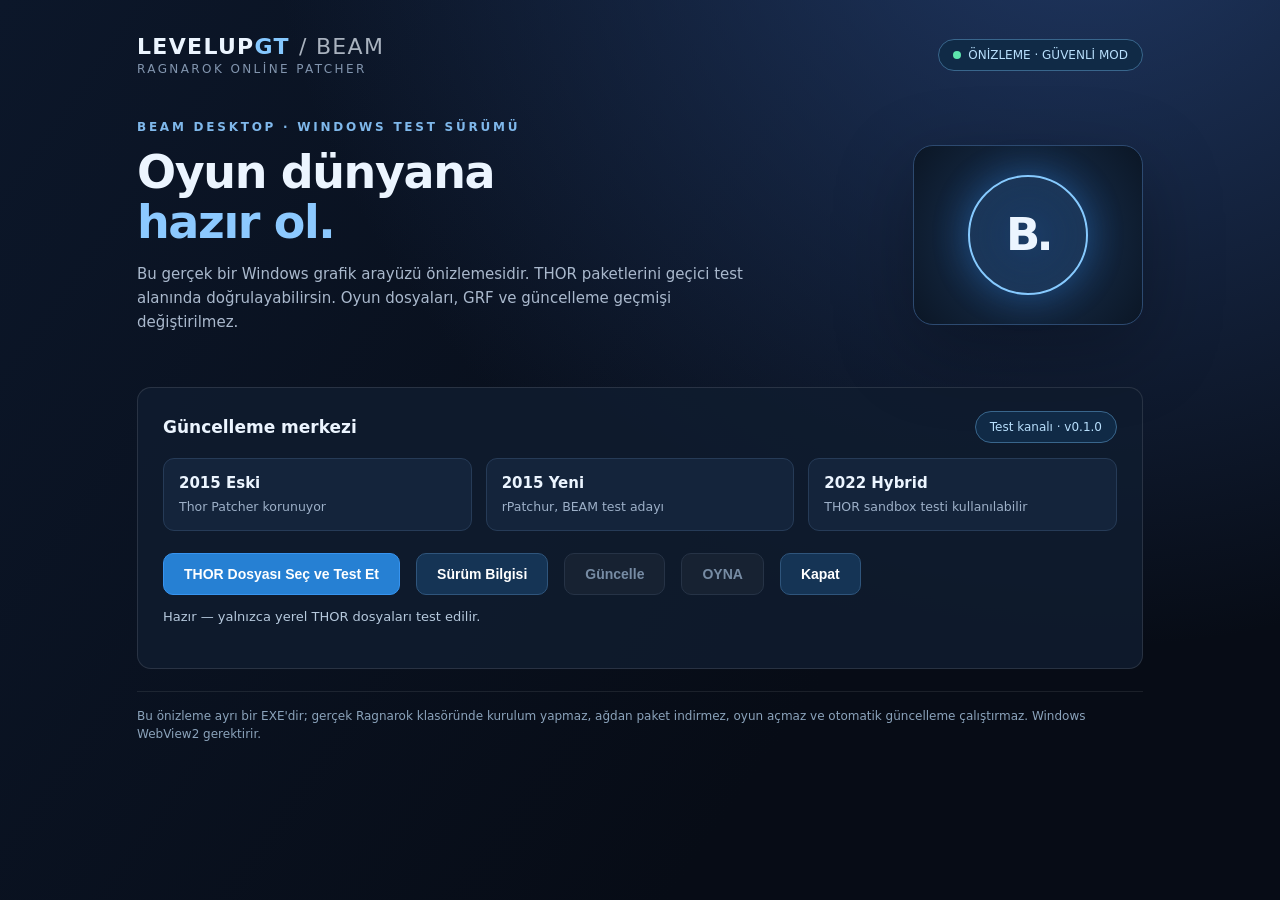
==== beam-preview/public/index.html @ f20130e1 "fix(gui): isolate preview crate; enforce preview window instead of legacy launcher" ====
<!doctype html>
<html lang="tr">
<head>
  <meta charset="utf-8">
  <meta name="viewport" content="width=device-width, initial-scale=1">
  <meta http-equiv="Content-Security-Policy" content="default-src 'self' tauri: asset:; img-src 'self' data: asset:; style-src 'self' 'unsafe-inline'; script-src 'self' 'unsafe-inline'; connect-src 'none'">
  <title>BEAM Patcher Preview — LevelUpGT</title>
  <style>
    :root {color-scheme:dark;--bg:#070c16;--panel:#111d30;--muted:#9db0c8;--blue:#66b3ff;--line:rgba(255,255,255,.11);--good:#5de5ad}
    *{box-sizing:border-box}body{margin:0;background:radial-gradient(circle at 85% -20%,#213a67 0%,transparent 54%),linear-gradient(125deg,#0c172a,#070c16 68%);color:#ecf5ff;font:15px "Segoe UI",system-ui,sans-serif;min-height:100vh}
    .wrap{max-width:1090px;margin:auto;padding:34px 42px}
    .head,.mainline,.stats,.actions,.mini{display:flex;align-items:center;justify-content:space-between;gap:16px}
    .brand{font-weight:850;font-size:22px;letter-spacing:.06em}.brand strong{color:#85c8ff}.sub{font-size:12px;letter-spacing:.20em;color:#8295ae;margin-top:3px;text-transform:uppercase}
    .pill{border:1px solid #39668c;background:#102a46;color:#b8dffc;border-radius:30px;padding:8px 14px;font-size:12px}
    .hero{padding:44px 0 18px}.eyebrow{color:#7fb8eb;letter-spacing:.23em;font-size:12px;font-weight:700}.hero h1{font-size:46px;line-height:1.08;letter-spacing:-.03em;margin:14px 0;font-weight:850}.hero p{color:#aab9cd;max-width:610px;line-height:1.6}
    .headArt{width:230px;height:180px;border:1px solid #2d4a70;border-radius:20px;display:grid;place-items:center;background:radial-gradient(circle,#1c3d67,#102035 68%,#0b1625);box-shadow:0 24px 80px #0004}
    .orb{width:120px;height:120px;display:grid;place-items:center;border-radius:50%;border:2px solid #86caff;box-shadow:0 0 34px #2c84e45a,inset 0 0 50px #66affd26;font-size:45px;font-weight:900;letter-spacing:-.08em}
    .panel{padding:23px 25px;border:1px solid var(--line);background:#101d2fdb;border-radius:14px;margin-top:20px}
    .panel h2{margin:0;font-size:17px}.panel p{font-size:13px;color:var(--muted)}
    .metrics{display:grid;grid-template-columns:repeat(3,1fr);gap:14px;margin-top:15px}.stat{border-radius:11px;background:#14243b;padding:15px;border:1px solid #263b57}.stat b{display:block;font-size:15px;margin-bottom:5px}.stat small{color:var(--muted)}
    button{font:600 14px "Segoe UI",sans-serif;border-radius:10px;padding:12px 20px;cursor:pointer;border:1px solid #2f557c;background:#153455;color:#fff}
    button:hover:not(:disabled){background:#1a4d80}button:focus-visible{outline:2px solid #90d3ff;outline-offset:2px}
    button.primary{background:#2680d3;border-color:#3794f0}button.primary:hover{background:#3798eb}
    button:disabled{background:#172232;border-color:#263346;color:#778ca4;cursor:not-allowed}
    .actions{justify-content:flex-start;margin-top:22px}.msg{font-size:13px;margin:14px 0;color:#b6c9dd;min-height:22px}
    .ok{color:var(--good)}.err{color:#ff9c9c}
    .foot{margin-top:22px;color:#8ba3bb;font-size:12px;border-top:1px solid #ffffff15;padding-top:15px;line-height:1.5}
    .dot{display:inline-block;width:8px;height:8px;background:var(--good);border-radius:50%;margin-right:7px}
    @media(max-width:760px){.wrap{padding:20px}.headArt{display:none}.hero h1{font-size:34px}.metrics{grid-template-columns:1fr}.actions{flex-wrap:wrap}}
  </style>
</head>
<body>
<main class="wrap">
  <div class="head">
    <div><div class="brand">LEVELUP<strong>GT</strong> <span style="font-weight:400;opacity:.7">/ BEAM</span></div><div class="sub">Ragnarok Online Patcher</div></div>
    <div class="pill"><span class="dot"></span>ÖNİZLEME · GÜVENLİ MOD</div>
  </div>
  <div class="mainline hero">
    <section><div class="eyebrow">BEAM DESKTOP · WINDOWS TEST SÜRÜMÜ</div><h1>Oyun dünyana<br><span style="color:#8cc9ff">hazır ol.</span></h1><p>Bu gerçek bir Windows grafik arayüzü önizlemesidir. THOR paketlerini geçici test alanında doğrulayabilirsin. Oyun dosyaları, GRF ve güncelleme geçmişi değiştirilmez.</p></section>
    <div class="headArt"><div class="orb">B.</div></div>
  </div>
  <section class="panel">
    <div class="mini"><h2>Güncelleme merkezi</h2><span class="pill">Test kanalı · v0.1.0</span></div>
    <div class="metrics">
      <div class="stat"><b>2015 Eski</b><small>Thor Patcher korunuyor</small></div>
      <div class="stat"><b>2015 Yeni</b><small>rPatchur, BEAM test adayı</small></div>
      <div class="stat"><b>2022 Hybrid</b><small>THOR sandbox testi kullanılabilir</small></div>
    </div>
    <div class="actions">
      <button id="test" class="primary" type="button">THOR Dosyası Seç ve Test Et</button>
      <button id="details" type="button">Sürüm Bilgisi</button>
      <button disabled title="Gerçek istemci doğrulaması tamamlanmadı">Güncelle</button>
      <button disabled title="Bu önizlemede oyun başlatma kapalı">OYNA</button>
      <button id="quit" type="button">Kapat</button>
    </div>
    <div id="result" class="msg" role="status" aria-live="polite">Hazır — yalnızca yerel THOR dosyaları test edilir.</div>
  </section>
  <div class="foot">Bu önizleme ayrı bir EXE'dir; gerçek Ragnarok klasöründe kurulum yapmaz, ağdan paket indirmez, oyun açmaz ve otomatik güncelleme çalıştırmaz. Windows WebView2 gerektirir.</div>
</main>
<script>
(function () {
  "use strict";
  const message = document.getElementById("result");
  const action = document.getElementById("test");
  const setMsg = (value, type) => {message.textContent=value;message.className="msg "+(type||"");};
  const tauri = window.__TAURI__;
  const invoke = tauri && tauri.tauri && tauri.tauri.invoke;
  document.getElementById("details").addEventListener("click", async () => {
    if (!invoke) {setMsg("Windows Tauri bağlantısı bulunamadı.", "err");return;}
    try {
      const status=await invoke("preview_status");
      setMsg(status.name+" | "+status.mode+" | oyun dosyaları: değiştirilemez.", "ok");
    } catch(e) {setMsg(String(e), "err");}
  });
  document.getElementById("quit").addEventListener("click", async () => {
    if (tauri && tauri.window && tauri.window.appWindow) await tauri.window.appWindow.close();
    else setMsg("Pencereyi sağ üstteki X düğmesiyle kapat.", "");
  });
  action.addEventListener("click", async () => {
    if (!tauri || !tauri.dialog || !invoke) {setMsg("THOR testi için BEAM Windows uygulamasını aç.", "err");return;}
    try {
      const path=await tauri.dialog.open({multiple:false,filters:[{name:"THOR",extensions:["thor"]}]});
      if(!path || typeof path !== "string")return;
      action.disabled=true;
      setMsg("THOR doğrulanıyor; geçici test klasörü kullanılıyor...", "");
      const report=await invoke("preview_verify_thor",{path});
      setMsg("Başarılı: "+report.installed_files+" dosya kontrol edildi, "+report.removed_files+" silme; GRF değişmedi.", "ok");
    } catch(e) {setMsg("THOR testi başarısız: "+String(e), "err");}
    finally {action.disabled=false;}
  });
}());
</script>
</body>
</html>
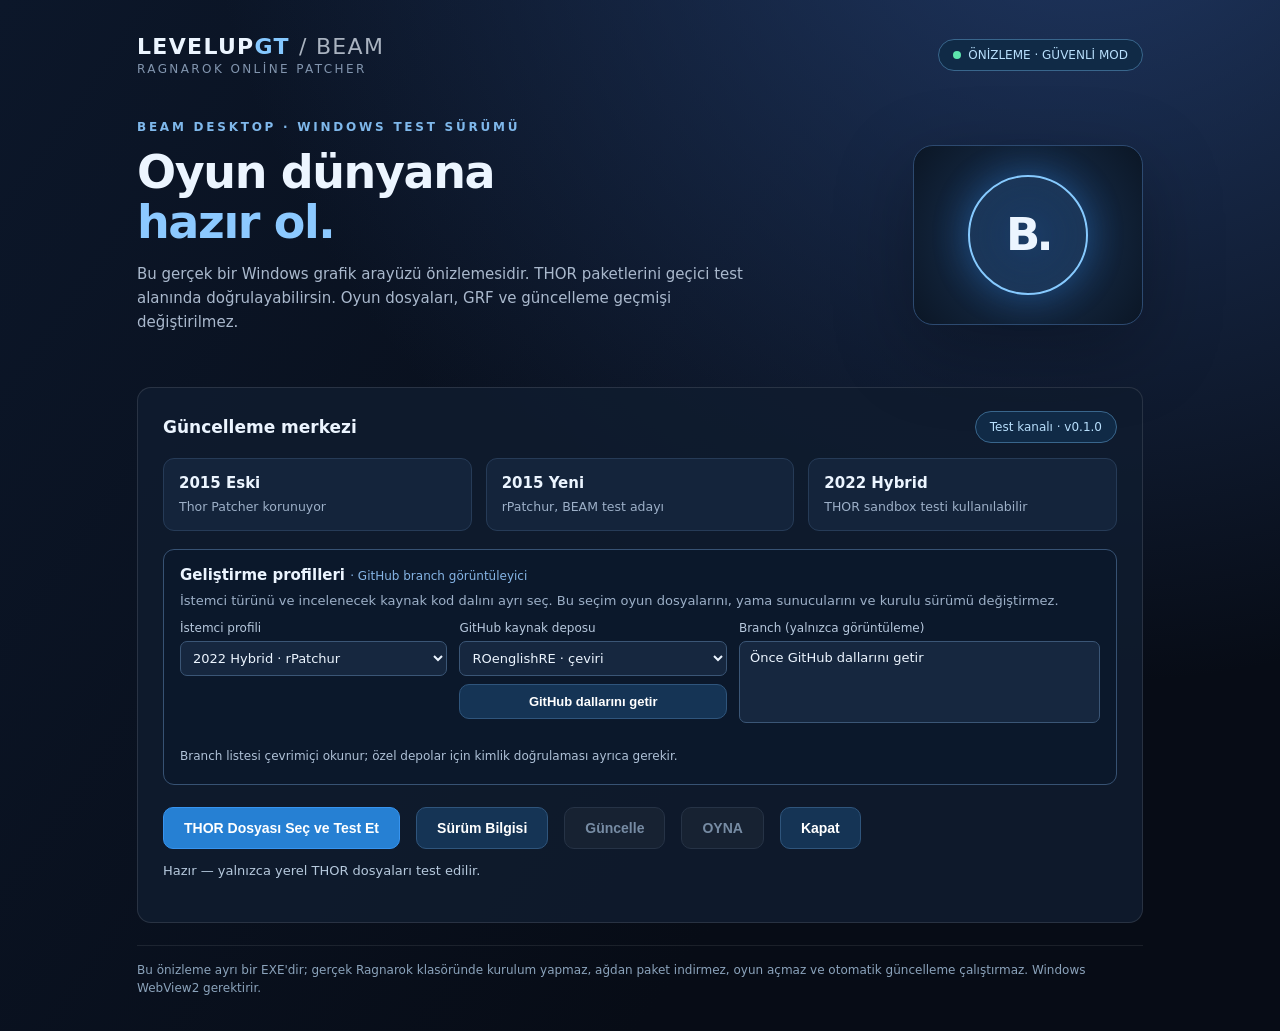
==== commit cbabd200: "feat(gui): browse GitHub branches as read-only test profiles without patching games" ====
--- a/beam-preview/public/index.html
+++ b/beam-preview/public/index.html
@@ -27,6 +27,18 @@
     .foot{margin-top:22px;color:#8ba3bb;font-size:12px;border-top:1px solid #ffffff15;padding-top:15px;line-height:1.5}
     .dot{display:inline-block;width:8px;height:8px;background:var(--good);border-radius:50%;margin-right:7px}
     @media(max-width:760px){.wrap{padding:20px}.headArt{display:none}.hero h1{font-size:34px}.metrics{grid-template-columns:1fr}.actions{flex-wrap:wrap}}
+
+    .branchCard{margin-top:18px;padding:16px;border:1px solid #375273;background:#0b182b;border-radius:11px}
+    .branchCard h3{margin:0 0 6px;font-size:15px}
+    .branchGrid{display:grid;grid-template-columns:1fr 1fr 1.35fr;gap:12px;margin-top:10px;align-items:start}
+    .branchField label{display:block;margin-bottom:6px;font-size:12px;color:#b7c8dd}
+    select{font:13px "Segoe UI",system-ui,sans-serif;width:100%;background:#16273f;border:1px solid #3b5676;border-radius:7px;color:#ecf5ff;padding:8px;max-width:100%}
+    select:focus-visible{outline:2px solid #90d3ff;outline-offset:2px}
+    .branchButton{margin-top:8px;padding:9px 12px;width:100%;font-size:13px}
+    .branchNote{font-size:12px;color:#afc1d7;min-height:20px;margin-top:9px;line-height:1.4}
+    .branchSha{font-size:12px;color:#8bc4ff;word-break:break-all;min-height:16px}
+    .branchHelp{color:#9db0c8;font-size:12px;margin:8px 0 0;line-height:1.45}
+    @media(max-width:760px){.branchGrid{grid-template-columns:1fr}}
   </style>
 </head>
 <body>
@@ -45,6 +57,38 @@
       <div class="stat"><b>2015 Eski</b><small>Thor Patcher korunuyor</small></div>
       <div class="stat"><b>2015 Yeni</b><small>rPatchur, BEAM test adayı</small></div>
       <div class="stat"><b>2022 Hybrid</b><small>THOR sandbox testi kullanılabilir</small></div>
+    </div>
+
+    <div class="branchCard">
+      <h3>Geliştirme profilleri <span style="color:#86b5e6;font-size:12px;font-weight:400">· GitHub branch görüntüleyici</span></h3>
+      <p class="branchHelp">İstemci türünü ve incelenecek kaynak kod dalını ayrı seç. Bu seçim oyun dosyalarını, yama sunucularını ve kurulu sürümü değiştirmez.</p>
+      <div class="branchGrid">
+        <div class="branchField">
+          <label for="clientProfile">İstemci profili</label>
+          <select id="clientProfile">
+            <option value="old-2015">Eski 2015 · Thor korunuyor</option>
+            <option value="new-2015">Yeni 2015 · rPatchur</option>
+            <option value="hybrid-2022" selected>2022 Hybrid · rPatchur</option>
+          </select>
+        </div>
+        <div class="branchField">
+          <label for="sourceProject">GitHub kaynak deposu</label>
+          <select id="sourceProject">
+            <option value="translation" selected>ROenglishRE · çeviri</option>
+            <option value="beam">BEAM Patcher · geliştirme</option>
+            <option value="client">RagnarokClient · özel repo</option>
+          </select>
+          <button id="loadBranches" class="branchButton" type="button">GitHub dallarını getir</button>
+        </div>
+        <div class="branchField">
+          <label for="branchList">Branch (yalnızca görüntüleme)</label>
+          <select id="branchList" size="4" aria-label="GitHub branch listesi">
+            <option value="">Önce GitHub dallarını getir</option>
+          </select>
+          <div class="branchSha" id="branchSha" aria-live="polite"></div>
+        </div>
+      </div>
+      <div class="branchNote" id="branchNote" role="status" aria-live="polite">Branch listesi çevrimiçi okunur; özel depolar için kimlik doğrulaması ayrıca gerekir.</div>
     </div>
     <div class="actions">
       <button id="test" class="primary" type="button">THOR Dosyası Seç ve Test Et</button>
@@ -65,6 +109,67 @@
   const setMsg = (value, type) => {message.textContent=value;message.className="msg "+(type||"");};
   const tauri = window.__TAURI__;
   const invoke = tauri && tauri.tauri && tauri.tauri.invoke;
+
+  const profileInput=document.getElementById("clientProfile");
+  const projectInput=document.getElementById("sourceProject");
+  const branchInput=document.getElementById("branchList");
+  const branchInfo=document.getElementById("branchSha");
+  const branchMessage=document.getElementById("branchNote");
+  const loadBranches=document.getElementById("loadBranches");
+  let visibleBranches=[];
+  // This is a READ-ONLY branch inspector. No updates, downloads or disk writes.
+  const resetBranches=()=>{
+    visibleBranches=[];
+    branchInput.replaceChildren(new Option("GitHub dallarını getir", ""));
+    branchInfo.textContent="";
+  };
+  profileInput.addEventListener("change", ()=>{
+    branchMessage.textContent="İstemci profili seçildi: "+profileInput.options[profileInput.selectedIndex].text+
+      ". Gerçek güncelleme sistemi değiştirilmedi.";
+  });
+  projectInput.addEventListener("change",()=>{
+    resetBranches();
+    branchMessage.textContent=projectInput.value==="client"
+      ? "RagnarokClient özel repo: branch listesi için güvenli yetkilendirme gerekli."
+      : "Yeni kaynak deposu seçildi; dalları tekrar yükle.";
+  });
+  branchInput.addEventListener("change",()=>{
+    const selected=visibleBranches.find(b=>b.sha===branchInput.value);
+    branchInfo.textContent=selected
+      ? "Seçili dal: "+selected.name+" · commit "+selected.short_sha+
+        (selected.protected?" · korumalı dal":"")
+      : "";
+    if(selected){
+      branchMessage.textContent="Salt-okunur seçim: "+selected.name+
+        ". Profilin kurulu oyun dosyaları ve güncelleme kanalı değiştirilmedi.";
+    }
+  });
+  loadBranches.addEventListener("click",async ()=>{
+    if(!invoke){branchMessage.textContent="GitHub erişimi için Windows BEAM uygulaması gerekli.";return;}
+    const project=projectInput.value;
+    resetBranches();
+    loadBranches.disabled=true;
+    branchMessage.textContent="GitHub branch listesi okunuyor...";
+    try{
+      const branches=await invoke("preview_list_branches",{project});
+      if(projectInput.value!==project)return;
+      visibleBranches=Array.isArray(branches)?branches:[];
+      branchInput.replaceChildren();
+      if(!visibleBranches.length){
+        branchInput.append(new Option("Dal bulunamadı",""));
+        branchMessage.textContent="Depoda görünür branch bulunamadı.";
+        return;
+      }
+      for(const branch of visibleBranches){
+        branchInput.add(new Option(branch.name+" · "+branch.short_sha,branch.sha));
+      }
+      branchInput.selectedIndex=0;
+      branchInput.dispatchEvent(new Event("change"));
+      branchMessage.textContent=visibleBranches.length+" branch bulundu. Bu liste indirme veya kurulum başlatmaz.";
+    }catch(e){branchMessage.textContent="Branch listesi alınamadı: "+String(e);}
+    finally{loadBranches.disabled=false;}
+  });
+
   document.getElementById("details").addEventListener("click", async () => {
     if (!invoke) {setMsg("Windows Tauri bağlantısı bulunamadı.", "err");return;}
     try {
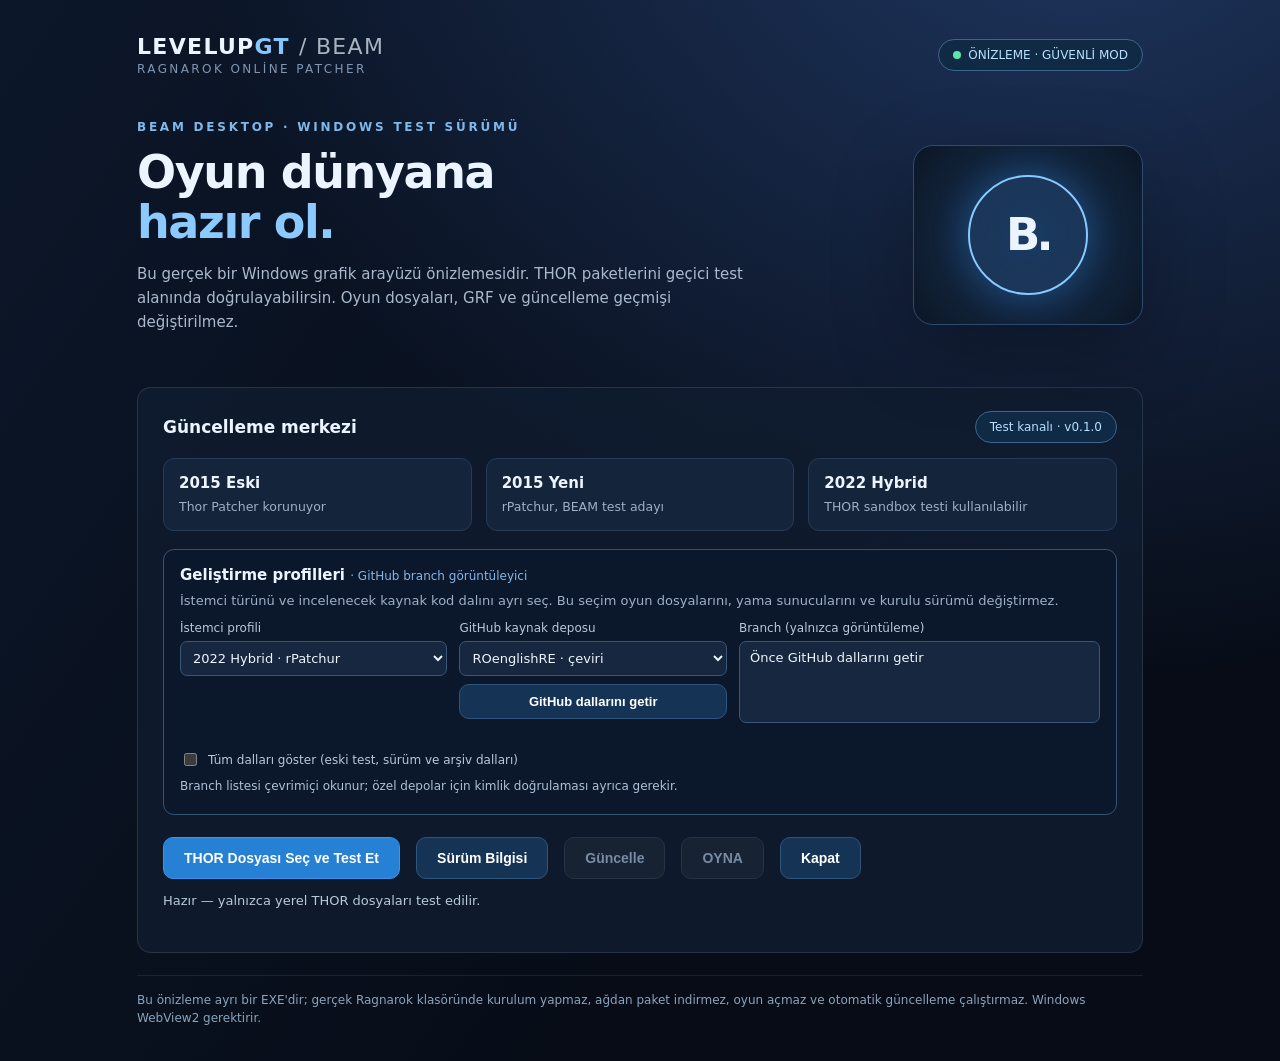
==== commit c150de8b: "feat(beam-preview): add advanced all-branches toggle" ====
--- a/beam-preview/public/index.html
+++ b/beam-preview/public/index.html
@@ -1,4 +1,12 @@
 <!doctype html>
+<!--
+📄 Dosya Yolu: /LevelUpGT/beam-patcher/beam-preview/public/index.html
+📌 Amac: BEAM onizleme istemci profili ve salt okunur branch secim arayuzu
+📌 Modul - HTML
+Version: 0.2.2
+Aciklama: Normal dal gorunumunu sade tut, arsiv ve test dallarini istege bagli goster
+Bagimli Oldugu Katman: View
+-->
 <html lang="tr">
 <head>
   <meta charset="utf-8">
@@ -38,6 +46,9 @@
     .branchNote{font-size:12px;color:#afc1d7;min-height:20px;margin-top:9px;line-height:1.4}
     .branchSha{font-size:12px;color:#8bc4ff;word-break:break-all;min-height:16px}
     .branchHelp{color:#9db0c8;font-size:12px;margin:8px 0 0;line-height:1.45}
+    .branchOptions{margin:11px 0 0;color:#b7c8dd;font-size:12px}
+    .branchOptions label{display:inline-flex;align-items:center;gap:8px;cursor:pointer}
+    .branchOptions input{accent-color:#2680d3}
     @media(max-width:760px){.branchGrid{grid-template-columns:1fr}}
   </style>
 </head>
@@ -88,6 +99,7 @@
           <div class="branchSha" id="branchSha" aria-live="polite"></div>
         </div>
       </div>
+      <div class="branchOptions"><label for="showAllBranches"><input type="checkbox" id="showAllBranches"> Tüm dalları göster (eski test, sürüm ve arşiv dalları)</label></div>
       <div class="branchNote" id="branchNote" role="status" aria-live="polite">Branch listesi çevrimiçi okunur; özel depolar için kimlik doğrulaması ayrıca gerekir.</div>
     </div>
     <div class="actions">
@@ -116,7 +128,9 @@
   const branchInfo=document.getElementById("branchSha");
   const branchMessage=document.getElementById("branchNote");
   const loadBranches=document.getElementById("loadBranches");
+  const showAllBranches=document.getElementById("showAllBranches");
   let visibleBranches=[];
+  let branchRequestVersion=0;
   // This is a READ-ONLY branch inspector. No updates, downloads or disk writes.
   const resetBranches=()=>{
     visibleBranches=[];
@@ -128,15 +142,23 @@
       ". Gerçek güncelleme sistemi değiştirilmedi.";
   });
   projectInput.addEventListener("change",()=>{
+    branchRequestVersion+=1;
     resetBranches();
     branchMessage.textContent=projectInput.value==="client"
       ? "RagnarokClient özel repo: branch listesi için güvenli yetkilendirme gerekli."
       : "Yeni kaynak deposu seçildi; dalları tekrar yükle.";
   });
+  showAllBranches.addEventListener("change",()=>{
+    branchRequestVersion+=1;
+    resetBranches();
+    branchMessage.textContent=showAllBranches.checked
+      ? "Gelişmiş görünüm seçildi. Tüm gerçek dalları görmek için GitHub dallarını getir."
+      : "Standart görünüm seçildi. Aktif dalları görmek için GitHub dallarını getir.";
+  });
   branchInput.addEventListener("change",()=>{
-    const selected=visibleBranches.find(b=>b.sha===branchInput.value);
+    const selected=visibleBranches.find(b=>b.name===branchInput.value);
     branchInfo.textContent=selected
-      ? "Seçili dal: "+selected.name+" · commit "+selected.short_sha+
+      ? "Seçili dal: "+selected.name+" · commit "+selected.sha+
         (selected.protected?" · korumalı dal":"")
       : "";
     if(selected){
@@ -147,12 +169,14 @@
   loadBranches.addEventListener("click",async ()=>{
     if(!invoke){branchMessage.textContent="GitHub erişimi için Windows BEAM uygulaması gerekli.";return;}
     const project=projectInput.value;
+    const includeAll=showAllBranches.checked;
+    const requestVersion=++branchRequestVersion;
     resetBranches();
     loadBranches.disabled=true;
     branchMessage.textContent="GitHub branch listesi okunuyor...";
     try{
-      const branches=await invoke("preview_list_branches",{project});
-      if(projectInput.value!==project)return;
+      const branches=await invoke("preview_list_branches",{project,includeAll});
+      if(projectInput.value!==project || requestVersion!==branchRequestVersion)return;
       visibleBranches=Array.isArray(branches)?branches:[];
       branchInput.replaceChildren();
       if(!visibleBranches.length){
@@ -161,12 +185,17 @@
         return;
       }
       for(const branch of visibleBranches){
-        branchInput.add(new Option(branch.name+" · "+branch.short_sha,branch.sha));
+        branchInput.add(new Option(branch.name+" · "+branch.short_sha,branch.name));
       }
       branchInput.selectedIndex=0;
       branchInput.dispatchEvent(new Event("change"));
-      branchMessage.textContent=visibleBranches.length+" branch bulundu. Bu liste indirme veya kurulum başlatmaz.";
-    }catch(e){branchMessage.textContent="Branch listesi alınamadı: "+String(e);}
+      branchMessage.textContent=visibleBranches.length+" dal gösteriliyor ("+
+        (includeAll?"tüm dallar":"aktif dallar")+"). Bu liste indirme veya kurulum başlatmaz.";
+    }catch(e){
+      if(projectInput.value===project && requestVersion===branchRequestVersion){
+        branchMessage.textContent="Branch listesi alınamadı: "+String(e);
+      }
+    }
     finally{loadBranches.disabled=false;}
   });
 
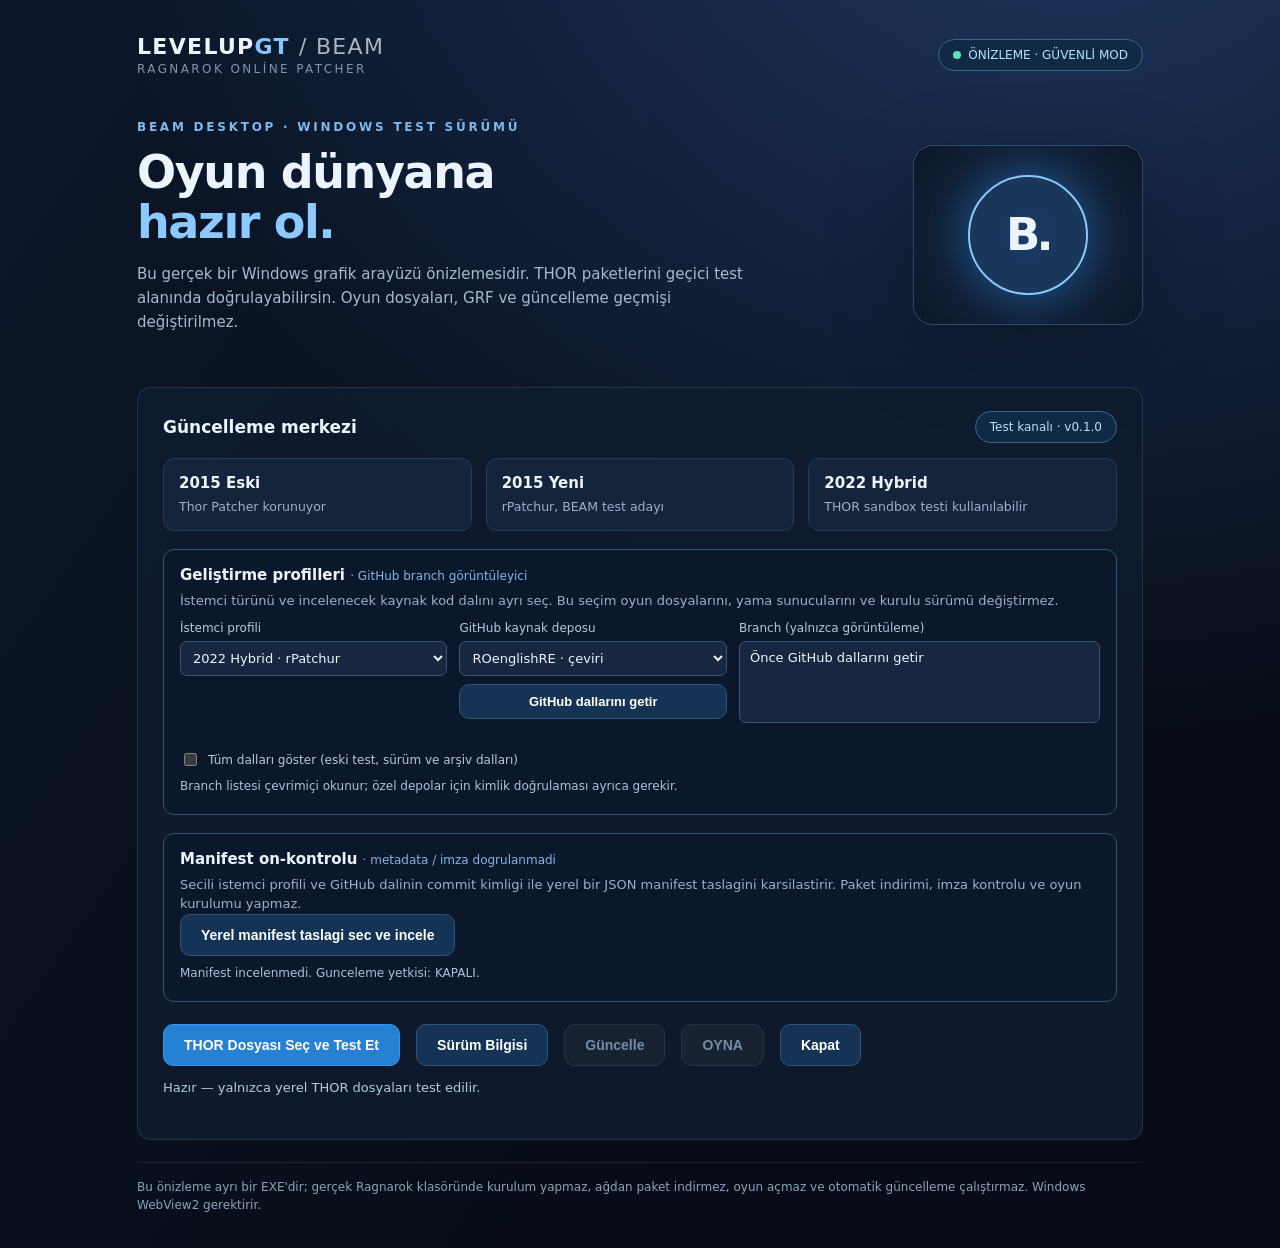
==== commit 2c83e04a: "feat(gui): add fail-closed read-only manifest preflight for client profiles" ====
--- a/beam-preview/public/index.html
+++ b/beam-preview/public/index.html
@@ -3,8 +3,8 @@
 📄 Dosya Yolu: /LevelUpGT/beam-patcher/beam-preview/public/index.html
 📌 Amac: BEAM onizleme istemci profili ve salt okunur branch secim arayuzu
 📌 Modul - HTML
-Version: 0.2.2
-Aciklama: Normal dal gorunumunu sade tut, arsiv ve test dallarini istege bagli goster
+Version: 0.3.0
+Aciklama: Salt okunur JSON manifest on-kontrolu ve imzasiz paketler icin blokaj
 Bagimli Oldugu Katman: View
 -->
 <html lang="tr">
@@ -102,6 +102,12 @@
       <div class="branchOptions"><label for="showAllBranches"><input type="checkbox" id="showAllBranches"> Tüm dalları göster (eski test, sürüm ve arşiv dalları)</label></div>
       <div class="branchNote" id="branchNote" role="status" aria-live="polite">Branch listesi çevrimiçi okunur; özel depolar için kimlik doğrulaması ayrıca gerekir.</div>
     </div>
+    <div class="branchCard">
+      <h3>Manifest on-kontrolu <span style="color:#86b5e6;font-size:12px;font-weight:400">· metadata / imza dogrulanmadi</span></h3>
+      <p class="branchHelp">Secili istemci profili ve GitHub dalinin commit kimligi ile yerel bir JSON manifest taslagini karsilastirir. Paket indirimi, imza kontrolu ve oyun kurulumu yapmaz.</p>
+      <button id="checkManifest" type="button">Yerel manifest taslagi sec ve incele</button>
+      <div class="branchNote" id="manifestNote" role="status" aria-live="polite">Manifest incelenmedi. Gunceleme yetkisi: KAPALI.</div>
+    </div>
     <div class="actions">
       <button id="test" class="primary" type="button">THOR Dosyası Seç ve Test Et</button>
       <button id="details" type="button">Sürüm Bilgisi</button>
@@ -128,9 +134,16 @@
   const branchInfo=document.getElementById("branchSha");
   const branchMessage=document.getElementById("branchNote");
   const loadBranches=document.getElementById("loadBranches");
+  const checkManifest=document.getElementById("checkManifest");
+  const manifestNote=document.getElementById("manifestNote");
   const showAllBranches=document.getElementById("showAllBranches");
   let visibleBranches=[];
   let branchRequestVersion=0;
+  let manifestSelectionVersion=0;
+  const invalidateManifest=()=>{
+    manifestSelectionVersion+=1;
+    manifestNote.textContent="Secim degisti. Manifest yeniden incelenmeli; kurulum kapali.";
+  };
   // This is a READ-ONLY branch inspector. No updates, downloads or disk writes.
   const resetBranches=()=>{
     visibleBranches=[];
@@ -138,10 +151,12 @@
     branchInfo.textContent="";
   };
   profileInput.addEventListener("change", ()=>{
+    invalidateManifest();
     branchMessage.textContent="İstemci profili seçildi: "+profileInput.options[profileInput.selectedIndex].text+
       ". Gerçek güncelleme sistemi değiştirilmedi.";
   });
   projectInput.addEventListener("change",()=>{
+    invalidateManifest();
     branchRequestVersion+=1;
     resetBranches();
     branchMessage.textContent=projectInput.value==="client"
@@ -149,6 +164,7 @@
       : "Yeni kaynak deposu seçildi; dalları tekrar yükle.";
   });
   showAllBranches.addEventListener("change",()=>{
+    invalidateManifest();
     branchRequestVersion+=1;
     resetBranches();
     branchMessage.textContent=showAllBranches.checked
@@ -156,6 +172,7 @@
       : "Standart görünüm seçildi. Aktif dalları görmek için GitHub dallarını getir.";
   });
   branchInput.addEventListener("change",()=>{
+    invalidateManifest();
     const selected=visibleBranches.find(b=>b.name===branchInput.value);
     branchInfo.textContent=selected
       ? "Seçili dal: "+selected.name+" · commit "+selected.sha+
@@ -171,6 +188,7 @@
     const project=projectInput.value;
     const includeAll=showAllBranches.checked;
     const requestVersion=++branchRequestVersion;
+    invalidateManifest();
     resetBranches();
     loadBranches.disabled=true;
     branchMessage.textContent="GitHub branch listesi okunuyor...";
@@ -199,6 +217,37 @@
     finally{loadBranches.disabled=false;}
   });
 
+
+  checkManifest.addEventListener("click",async ()=>{
+    if(!tauri || !tauri.dialog || !invoke){
+      manifestNote.textContent="Manifest on-kontrolu sadece BEAM Windows uygulamasinda calisir.";
+      return;
+    }
+    const selected=visibleBranches.find(b=>b.name===branchInput.value);
+    if(!selected){
+      manifestNote.textContent="Once GitHub deposunu ve bir branch sec. Kurulum kapali.";
+      return;
+    }
+    const profile=profileInput.value;
+    const project=projectInput.value;
+    const branch=selected.name;
+    const sha=selected.sha;
+    const version=++manifestSelectionVersion;
+    try {
+      const path=await tauri.dialog.open({multiple:false,filters:[{name:"JSON Manifest Taslagi",extensions:["json"]}]});
+      if(!path || typeof path!=="string" || version!==manifestSelectionVersion)return;
+      checkManifest.disabled=true;
+      manifestNote.textContent="Manifest metadata alani inceleniyor... Imza ve paket icerigi kontrol edilmiyor.";
+      const report=await invoke("preview_check_manifest",{path,profile,project,branch,sha});
+      if(version!==manifestSelectionVersion)return;
+      manifestNote.textContent=report.metadata_matches
+        ? "Metadata eslesti ("+report.profile+" / "+report.engine+" / "+report.channel+"). IMZA ve PAKET DOGRULANMADI. Kurulum izni: KAPALI."
+        : "Manifest on-kontrolu eslesmedi. Kurulum izni: KAPALI.";
+    }catch(e){
+      if(version===manifestSelectionVersion)manifestNote.textContent="Manifest reddedildi: "+String(e)+". Kurulum kapali.";
+    }finally{checkManifest.disabled=false;}
+  });
+
   document.getElementById("details").addEventListener("click", async () => {
     if (!invoke) {setMsg("Windows Tauri bağlantısı bulunamadı.", "err");return;}
     try {
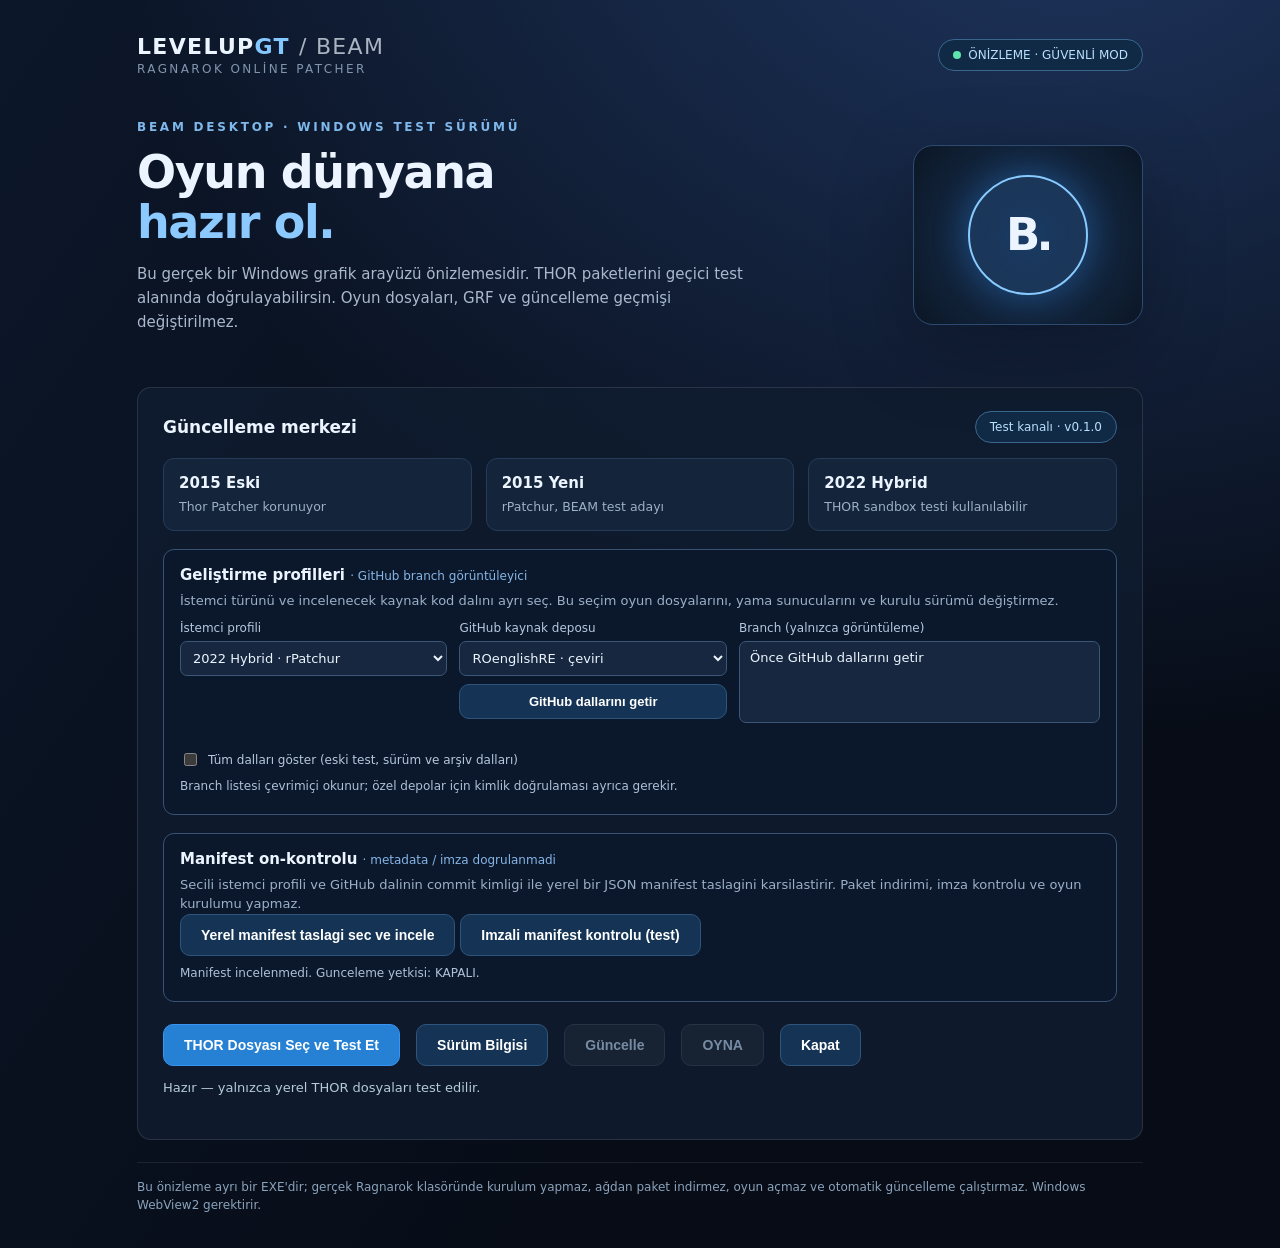
==== commit 039194aa: "feat(gui): expose fail-closed signed manifest checks and document private repo broker" ====
--- a/beam-preview/public/index.html
+++ b/beam-preview/public/index.html
@@ -3,8 +3,8 @@
 📄 Dosya Yolu: /LevelUpGT/beam-patcher/beam-preview/public/index.html
 📌 Amac: BEAM onizleme istemci profili ve salt okunur branch secim arayuzu
 📌 Modul - HTML
-Version: 0.3.0
-Aciklama: Salt okunur JSON manifest on-kontrolu ve imzasiz paketler icin blokaj
+Version: 0.4.0
+Aciklama: Imzali manifest taslagi butonu ve guvenilir anahtar yoksa kapali mod
 Bagimli Oldugu Katman: View
 -->
 <html lang="tr">
@@ -106,6 +106,7 @@
       <h3>Manifest on-kontrolu <span style="color:#86b5e6;font-size:12px;font-weight:400">· metadata / imza dogrulanmadi</span></h3>
       <p class="branchHelp">Secili istemci profili ve GitHub dalinin commit kimligi ile yerel bir JSON manifest taslagini karsilastirir. Paket indirimi, imza kontrolu ve oyun kurulumu yapmaz.</p>
       <button id="checkManifest" type="button">Yerel manifest taslagi sec ve incele</button>
+      <button id="checkSignedManifest" type="button">Imzali manifest kontrolu (test)</button>
       <div class="branchNote" id="manifestNote" role="status" aria-live="polite">Manifest incelenmedi. Gunceleme yetkisi: KAPALI.</div>
     </div>
     <div class="actions">
@@ -135,6 +136,7 @@
   const branchMessage=document.getElementById("branchNote");
   const loadBranches=document.getElementById("loadBranches");
   const checkManifest=document.getElementById("checkManifest");
+  const checkSignedManifest=document.getElementById("checkSignedManifest");
   const manifestNote=document.getElementById("manifestNote");
   const showAllBranches=document.getElementById("showAllBranches");
   let visibleBranches=[];
@@ -248,6 +250,43 @@
     }finally{checkManifest.disabled=false;}
   });
 
+
+  checkSignedManifest.addEventListener("click",async ()=>{
+    if(!tauri || !tauri.dialog || !invoke){
+      manifestNote.textContent="Imza on-kontrolu yalnizca BEAM Windows uygulamasinda calisir.";
+      return;
+    }
+    const selected=visibleBranches.find(b=>b.name===branchInput.value);
+    if(!selected){
+      manifestNote.textContent="Once kaynak depoyu ve bir branch sec. Kurulum kapali.";
+      return;
+    }
+    const profile=profileInput.value;
+    const project=projectInput.value;
+    const branch=selected.name;
+    const sha=selected.sha;
+    const version=++manifestSelectionVersion;
+    try{
+      const path=await tauri.dialog.open({
+        multiple:false,filters:[{name:"Ed25519 Imzali JSON Zarf",extensions:["json"]}]
+      });
+      if(!path || typeof path!=="string" || version!==manifestSelectionVersion)return;
+      checkSignedManifest.disabled=true;
+      manifestNote.textContent="Ed25519 imzasi denetleniyor. Paket ve kurulum yetkisi KAPALI.";
+      const report=await invoke("preview_check_signed_manifest",{path,profile,project,branch,sha});
+      if(version!==manifestSelectionVersion)return;
+      manifestNote.textContent=report.signature_verified && !report.installation_allowed
+        ? "Imza gecerli. Paket baytlari hala DOGRULANMADI; kurulum KAPALI."
+        : "Imza guvenilir degil veya kontrol eksik. Kurulum KAPALI.";
+    }catch(e){
+      if(version===manifestSelectionVersion){
+        manifestNote.textContent="Imzali manifest reddedildi: "+String(e)+". Kurulum KAPALI.";
+      }
+    }finally{
+      checkSignedManifest.disabled=false;
+    }
+  });
+
   document.getElementById("details").addEventListener("click", async () => {
     if (!invoke) {setMsg("Windows Tauri bağlantısı bulunamadı.", "err");return;}
     try {
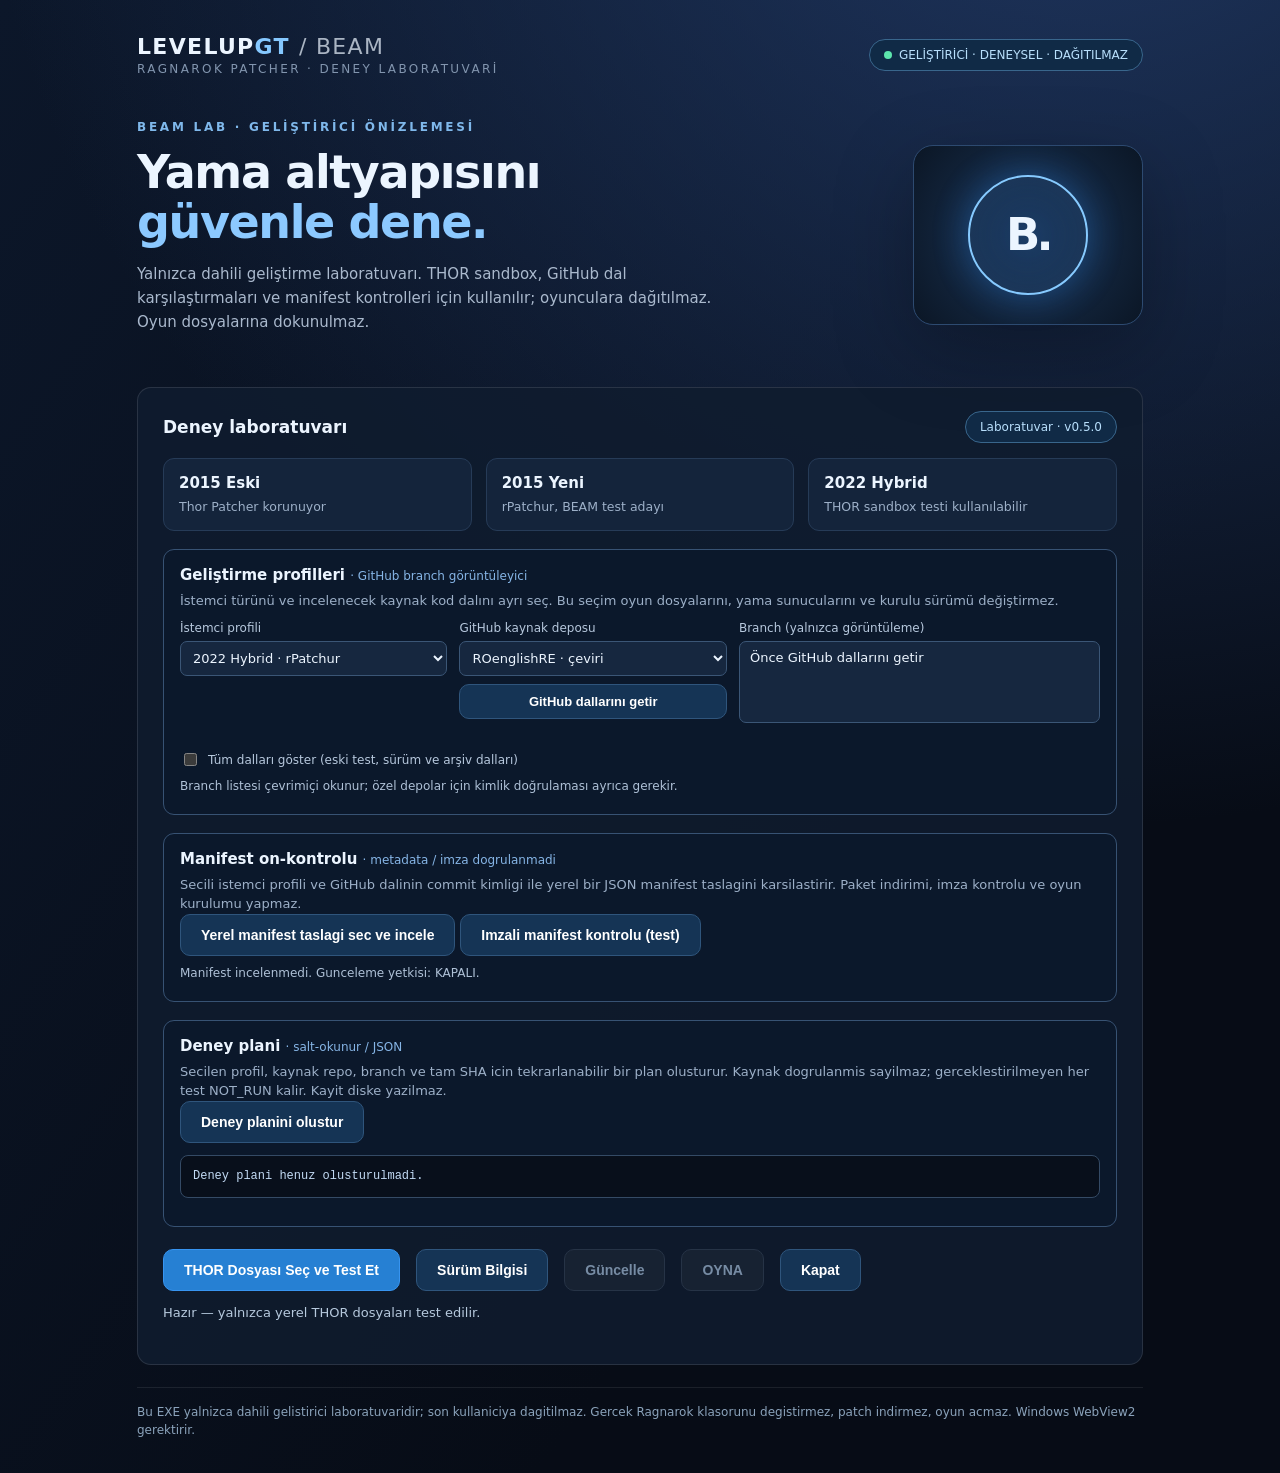
==== commit 04a65c78: "feat(lab): present developer-only experiment plan and invalidate on selection change" ====
--- a/beam-preview/public/index.html
+++ b/beam-preview/public/index.html
@@ -3,8 +3,8 @@
 📄 Dosya Yolu: /LevelUpGT/beam-patcher/beam-preview/public/index.html
 📌 Amac: BEAM onizleme istemci profili ve salt okunur branch secim arayuzu
 📌 Modul - HTML
-Version: 0.4.0
-Aciklama: Imzali manifest taslagi butonu ve guvenilir anahtar yoksa kapali mod
+Version: 0.5.0
+Aciklama: Yalnizca gelistiriciye ozel deney plani, durumlar NOT_RUN ve dagitim kapali
 Bagimli Oldugu Katman: View
 -->
 <html lang="tr">
@@ -49,21 +49,22 @@
     .branchOptions{margin:11px 0 0;color:#b7c8dd;font-size:12px}
     .branchOptions label{display:inline-flex;align-items:center;gap:8px;cursor:pointer}
     .branchOptions input{accent-color:#2680d3}
+    .labReport{max-height:280px;overflow:auto;white-space:pre-wrap;overflow-wrap:anywhere;background:#080f1b;border:1px solid #344a65;border-radius:8px;padding:12px;font:12px Consolas,monospace;line-height:1.45;color:#c3dbf5}
     @media(max-width:760px){.branchGrid{grid-template-columns:1fr}}
   </style>
 </head>
 <body>
 <main class="wrap">
   <div class="head">
-    <div><div class="brand">LEVELUP<strong>GT</strong> <span style="font-weight:400;opacity:.7">/ BEAM</span></div><div class="sub">Ragnarok Online Patcher</div></div>
-    <div class="pill"><span class="dot"></span>ÖNİZLEME · GÜVENLİ MOD</div>
+    <div><div class="brand">LEVELUP<strong>GT</strong> <span style="font-weight:400;opacity:.7">/ BEAM</span></div><div class="sub">Ragnarok Patcher · Deney Laboratuvari</div></div>
+    <div class="pill"><span class="dot"></span>GELİŞTİRİCİ · DENEYSEL · DAĞITILMAZ</div>
   </div>
   <div class="mainline hero">
-    <section><div class="eyebrow">BEAM DESKTOP · WINDOWS TEST SÜRÜMÜ</div><h1>Oyun dünyana<br><span style="color:#8cc9ff">hazır ol.</span></h1><p>Bu gerçek bir Windows grafik arayüzü önizlemesidir. THOR paketlerini geçici test alanında doğrulayabilirsin. Oyun dosyaları, GRF ve güncelleme geçmişi değiştirilmez.</p></section>
+    <section><div class="eyebrow">BEAM LAB · GELİŞTİRİCİ ÖNİZLEMESİ</div><h1>Yama altyapısını<br><span style="color:#8cc9ff">güvenle dene.</span></h1><p>Yalnızca dahili geliştirme laboratuvarı. THOR sandbox, GitHub dal karşılaştırmaları ve manifest kontrolleri için kullanılır; oyunculara dağıtılmaz. Oyun dosyalarına dokunulmaz.</p></section>
     <div class="headArt"><div class="orb">B.</div></div>
   </div>
   <section class="panel">
-    <div class="mini"><h2>Güncelleme merkezi</h2><span class="pill">Test kanalı · v0.1.0</span></div>
+    <div class="mini"><h2>Deney laboratuvarı</h2><span class="pill">Laboratuvar · v0.5.0</span></div>
     <div class="metrics">
       <div class="stat"><b>2015 Eski</b><small>Thor Patcher korunuyor</small></div>
       <div class="stat"><b>2015 Yeni</b><small>rPatchur, BEAM test adayı</small></div>
@@ -109,6 +110,12 @@
       <button id="checkSignedManifest" type="button">Imzali manifest kontrolu (test)</button>
       <div class="branchNote" id="manifestNote" role="status" aria-live="polite">Manifest incelenmedi. Gunceleme yetkisi: KAPALI.</div>
     </div>
+    <div class="branchCard">
+      <h3>Deney plani <span style="color:#86b5e6;font-size:12px;font-weight:400">· salt-okunur / JSON</span></h3>
+      <p class="branchHelp">Secilen profil, kaynak repo, branch ve tam SHA icin tekrarlanabilir bir plan olusturur. Kaynak dogrulanmis sayilmaz; gerceklestirilmeyen her test NOT_RUN kalir. Kayit diske yazilmaz.</p>
+      <button id="buildExperimentPlan" type="button">Deney planini olustur</button>
+      <pre id="experimentPlanOutput" class="labReport" role="status" aria-live="polite">Deney plani henuz olusturulmadi.</pre>
+    </div>
     <div class="actions">
       <button id="test" class="primary" type="button">THOR Dosyası Seç ve Test Et</button>
       <button id="details" type="button">Sürüm Bilgisi</button>
@@ -118,7 +125,7 @@
     </div>
     <div id="result" class="msg" role="status" aria-live="polite">Hazır — yalnızca yerel THOR dosyaları test edilir.</div>
   </section>
-  <div class="foot">Bu önizleme ayrı bir EXE'dir; gerçek Ragnarok klasöründe kurulum yapmaz, ağdan paket indirmez, oyun açmaz ve otomatik güncelleme çalıştırmaz. Windows WebView2 gerektirir.</div>
+  <div class="foot">Bu EXE yalnizca dahili gelistirici laboratuvaridir; son kullaniciya dagitilmaz. Gercek Ragnarok klasorunu degistirmez, patch indirmez, oyun acmaz. Windows WebView2 gerektirir.</div>
 </main>
 <script>
 (function () {
@@ -138,10 +145,17 @@
   const checkManifest=document.getElementById("checkManifest");
   const checkSignedManifest=document.getElementById("checkSignedManifest");
   const manifestNote=document.getElementById("manifestNote");
+  const buildExperimentPlan=document.getElementById("buildExperimentPlan");
+  const experimentPlanOutput=document.getElementById("experimentPlanOutput");
   const showAllBranches=document.getElementById("showAllBranches");
   let visibleBranches=[];
   let branchRequestVersion=0;
   let manifestSelectionVersion=0;
+  let experimentSelectionVersion=0;
+  const invalidateExperimentPlan=()=>{
+    experimentSelectionVersion+=1;
+    experimentPlanOutput.textContent="Secim degisti. Yeni deney plani olusturulmasi gerekli.";
+  };
   const invalidateManifest=()=>{
     manifestSelectionVersion+=1;
     manifestNote.textContent="Secim degisti. Manifest yeniden incelenmeli; kurulum kapali.";
@@ -153,11 +167,13 @@
     branchInfo.textContent="";
   };
   profileInput.addEventListener("change", ()=>{
+    invalidateExperimentPlan();
     invalidateManifest();
     branchMessage.textContent="İstemci profili seçildi: "+profileInput.options[profileInput.selectedIndex].text+
       ". Gerçek güncelleme sistemi değiştirilmedi.";
   });
   projectInput.addEventListener("change",()=>{
+    invalidateExperimentPlan();
     invalidateManifest();
     branchRequestVersion+=1;
     resetBranches();
@@ -166,6 +182,7 @@
       : "Yeni kaynak deposu seçildi; dalları tekrar yükle.";
   });
   showAllBranches.addEventListener("change",()=>{
+    invalidateExperimentPlan();
     invalidateManifest();
     branchRequestVersion+=1;
     resetBranches();
@@ -174,6 +191,7 @@
       : "Standart görünüm seçildi. Aktif dalları görmek için GitHub dallarını getir.";
   });
   branchInput.addEventListener("change",()=>{
+    invalidateExperimentPlan();
     invalidateManifest();
     const selected=visibleBranches.find(b=>b.name===branchInput.value);
     branchInfo.textContent=selected
@@ -190,6 +208,7 @@
     const project=projectInput.value;
     const includeAll=showAllBranches.checked;
     const requestVersion=++branchRequestVersion;
+    invalidateExperimentPlan();
     invalidateManifest();
     resetBranches();
     loadBranches.disabled=true;
@@ -287,6 +306,36 @@
     }
   });
 
+  buildExperimentPlan.addEventListener("click",async ()=>{
+    if(!invoke){
+      experimentPlanOutput.textContent="Deney planlama yalnizca BEAM Windows uygulamasinda calisir.";
+      return;
+    }
+    const selected=visibleBranches.find(b=>b.name===branchInput.value);
+    if(!selected){
+      experimentPlanOutput.textContent="Once kaynak depodaki bir dali getir ve sec.";
+      return;
+    }
+    const version=++experimentSelectionVersion;
+    const profile=profileInput.value;
+    const project=projectInput.value;
+    buildExperimentPlan.disabled=true;
+    experimentPlanOutput.textContent="Deney plani hazirlaniyor...";
+    try{
+      const report=await invoke("preview_experiment_plan",{
+        profile, project, branch:selected.name, sha:selected.sha
+      });
+      if(version!==experimentSelectionVersion)return;
+      experimentPlanOutput.textContent=JSON.stringify(report,null,2);
+    }catch(e){
+      if(version===experimentSelectionVersion){
+        experimentPlanOutput.textContent="Deney plani reddedildi: "+String(e);
+      }
+    }finally{
+      buildExperimentPlan.disabled=false;
+    }
+  });
+
   document.getElementById("details").addEventListener("click", async () => {
     if (!invoke) {setMsg("Windows Tauri bağlantısı bulunamadı.", "err");return;}
     try {
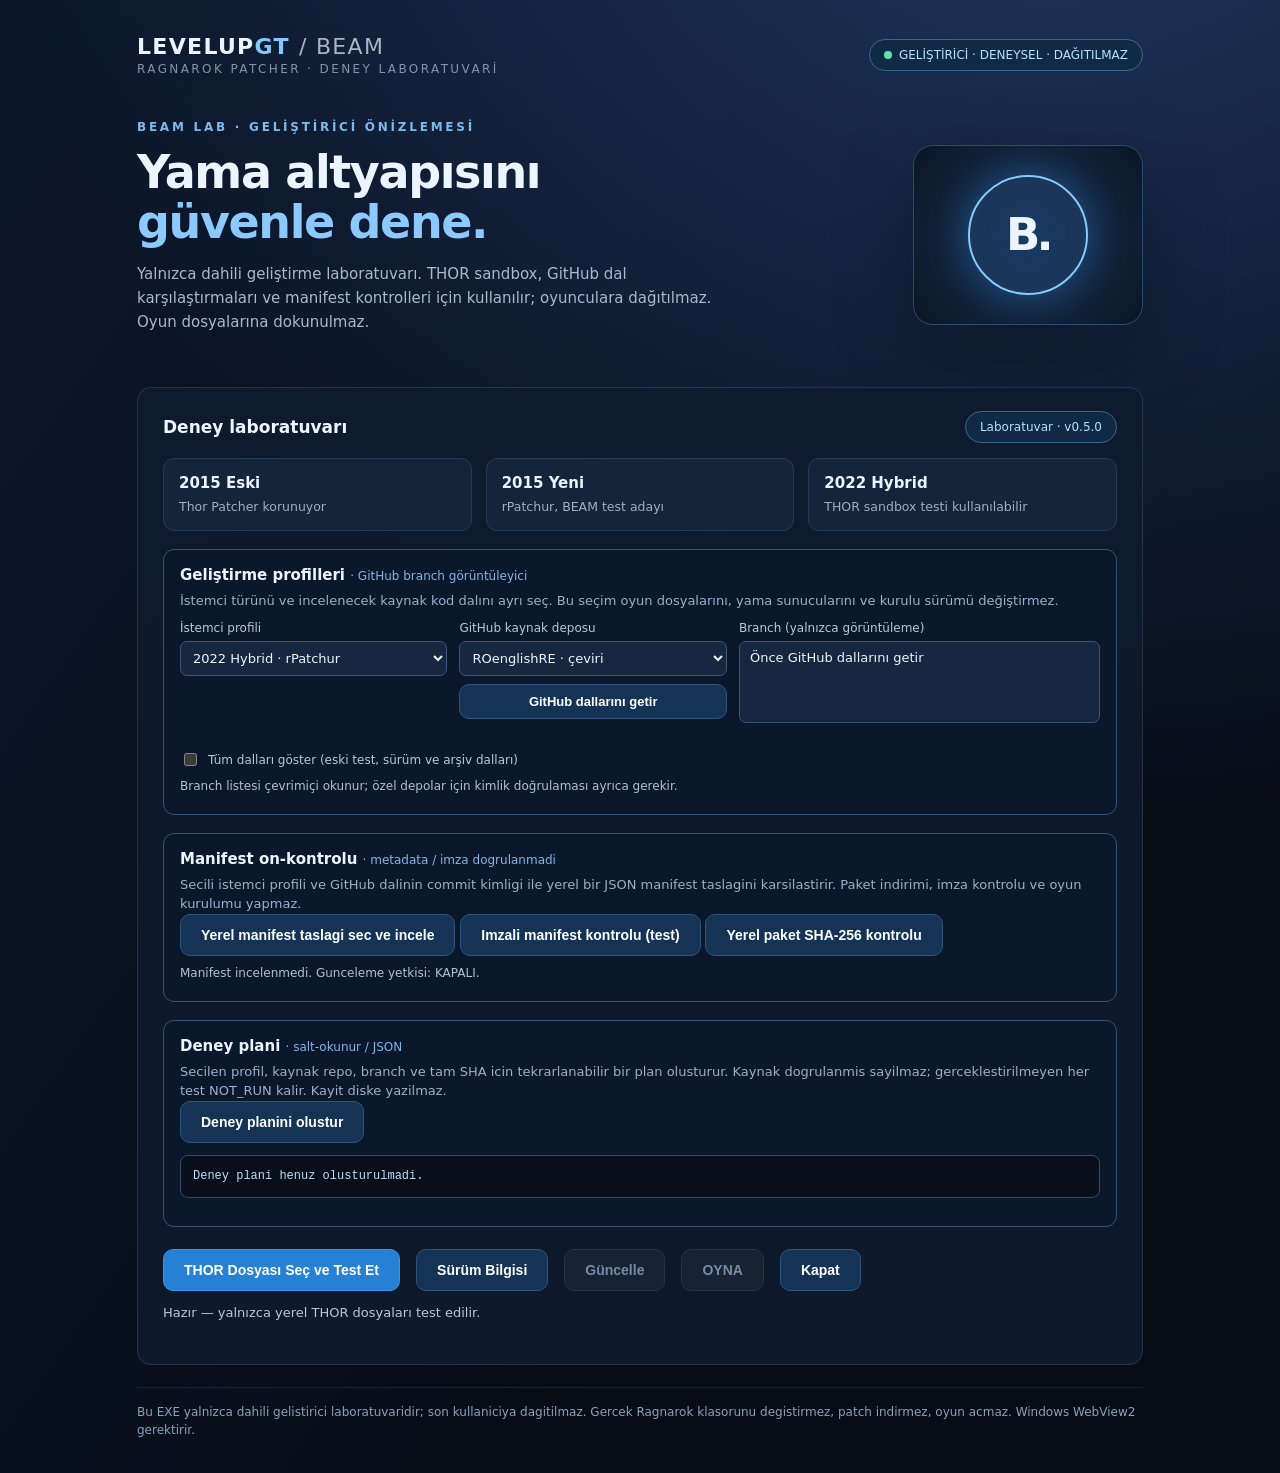
==== commit 26611bba: "feat(gui): add local package SHA-256 selection and read-only preview tests" ====
--- a/beam-preview/public/index.html
+++ b/beam-preview/public/index.html
@@ -3,7 +3,7 @@
 📄 Dosya Yolu: /LevelUpGT/beam-patcher/beam-preview/public/index.html
 📌 Amac: BEAM onizleme istemci profili ve salt okunur branch secim arayuzu
 📌 Modul - HTML
-Version: 0.5.0
+Version: 0.6.0
 Aciklama: Yalnizca gelistiriciye ozel deney plani, durumlar NOT_RUN ve dagitim kapali
 Bagimli Oldugu Katman: View
 -->
@@ -108,6 +108,7 @@
       <p class="branchHelp">Secili istemci profili ve GitHub dalinin commit kimligi ile yerel bir JSON manifest taslagini karsilastirir. Paket indirimi, imza kontrolu ve oyun kurulumu yapmaz.</p>
       <button id="checkManifest" type="button">Yerel manifest taslagi sec ve incele</button>
       <button id="checkSignedManifest" type="button">Imzali manifest kontrolu (test)</button>
+      <button id="verifyLocalPackage" type="button">Yerel paket SHA-256 kontrolu</button>
       <div class="branchNote" id="manifestNote" role="status" aria-live="polite">Manifest incelenmedi. Gunceleme yetkisi: KAPALI.</div>
     </div>
     <div class="branchCard">
@@ -144,6 +145,7 @@
   const loadBranches=document.getElementById("loadBranches");
   const checkManifest=document.getElementById("checkManifest");
   const checkSignedManifest=document.getElementById("checkSignedManifest");
+  const verifyLocalPackage=document.getElementById("verifyLocalPackage");
   const manifestNote=document.getElementById("manifestNote");
   const buildExperimentPlan=document.getElementById("buildExperimentPlan");
   const experimentPlanOutput=document.getElementById("experimentPlanOutput");
@@ -336,6 +338,46 @@
     }
   });
 
+
+  verifyLocalPackage.addEventListener("click",async ()=>{
+    if(!tauri || !tauri.dialog || !invoke){
+      manifestNote.textContent="Yerel paket kontrolu BEAM Windows uygulamasinda calisir.";
+      return;
+    }
+    const selected=visibleBranches.find(b=>b.name===branchInput.value);
+    if(!selected){
+      manifestNote.textContent="Once GitHub kaynak dalini sec. Kurulum KAPALI.";
+      return;
+    }
+    const version=++manifestSelectionVersion;
+    const profile=profileInput.value;
+    const project=projectInput.value;
+    const branch=selected.name;
+    const sha=selected.sha;
+    try{
+      const manifestPath=await tauri.dialog.open({
+        multiple:false,filters:[{name:"Imzasiz JSON Manifest",extensions:["json"]}]
+      });
+      if(!manifestPath || typeof manifestPath!=="string" || version!==manifestSelectionVersion)return;
+      const packagePath=await tauri.dialog.open({multiple:false});
+      if(!packagePath || typeof packagePath!=="string" || version!==manifestSelectionVersion)return;
+      verifyLocalPackage.disabled=true;
+      manifestNote.textContent="SHA-256 ve paket boyutu okunuyor. Kurulum KAPALI.";
+      const report=await invoke("preview_verify_local_package",{
+        manifestPath,packagePath,profile,project,branch,sha
+      });
+      if(version!==manifestSelectionVersion)return;
+      manifestNote.textContent=report.metadata_matches && report.package_bytes_verified
+        && !report.signature_verified && !report.installation_allowed
+        ? "Yerel dosya SHA-256 imzasiz beyana uydu. MANIFEST GUVENILIR DEGIL. Kurulum KAPALI."
+        : "Paket on-kontrolu guvenilir degil. Kurulum KAPALI.";
+    }catch(e){
+      if(version===manifestSelectionVersion){
+        manifestNote.textContent="Yerel paket reddedildi: "+String(e)+". Kurulum KAPALI.";
+      }
+    }finally{verifyLocalPackage.disabled=false;}
+  });
+
   document.getElementById("details").addEventListener("click", async () => {
     if (!invoke) {setMsg("Windows Tauri bağlantısı bulunamadı.", "err");return;}
     try {
